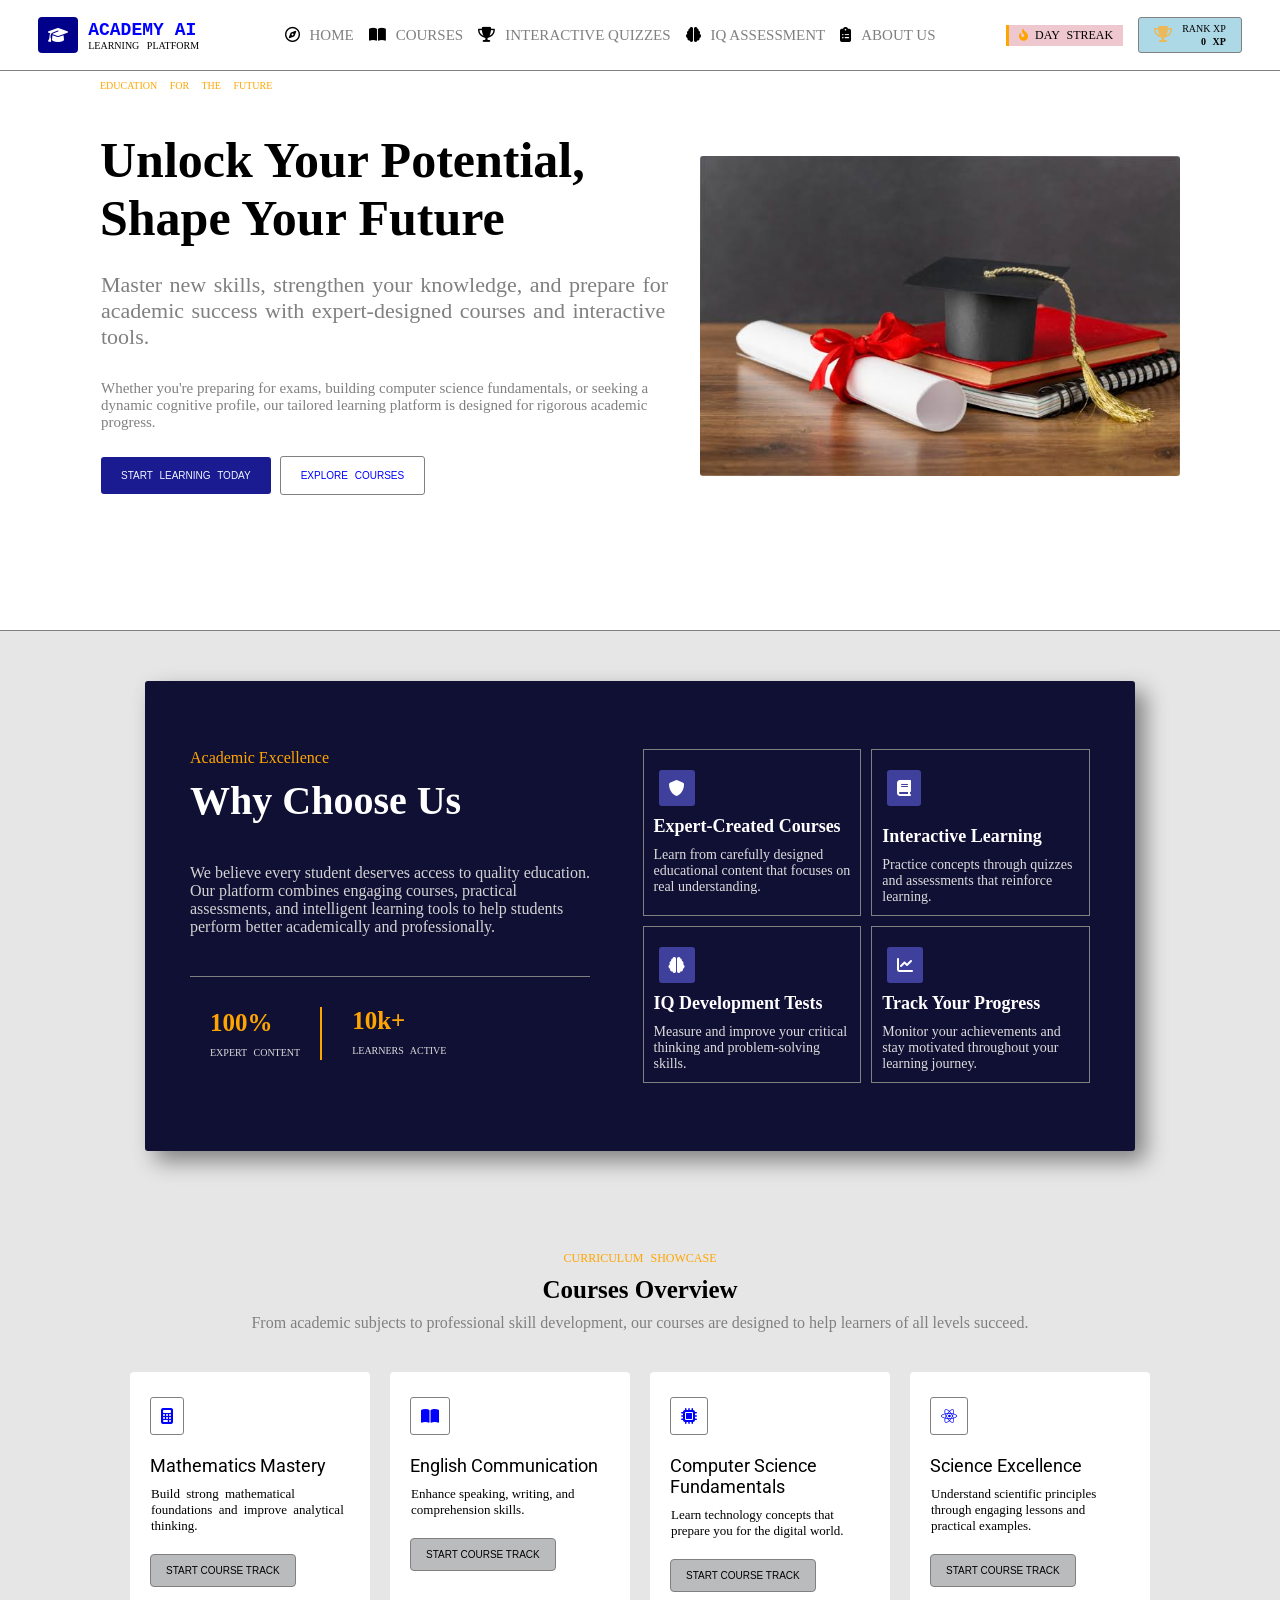
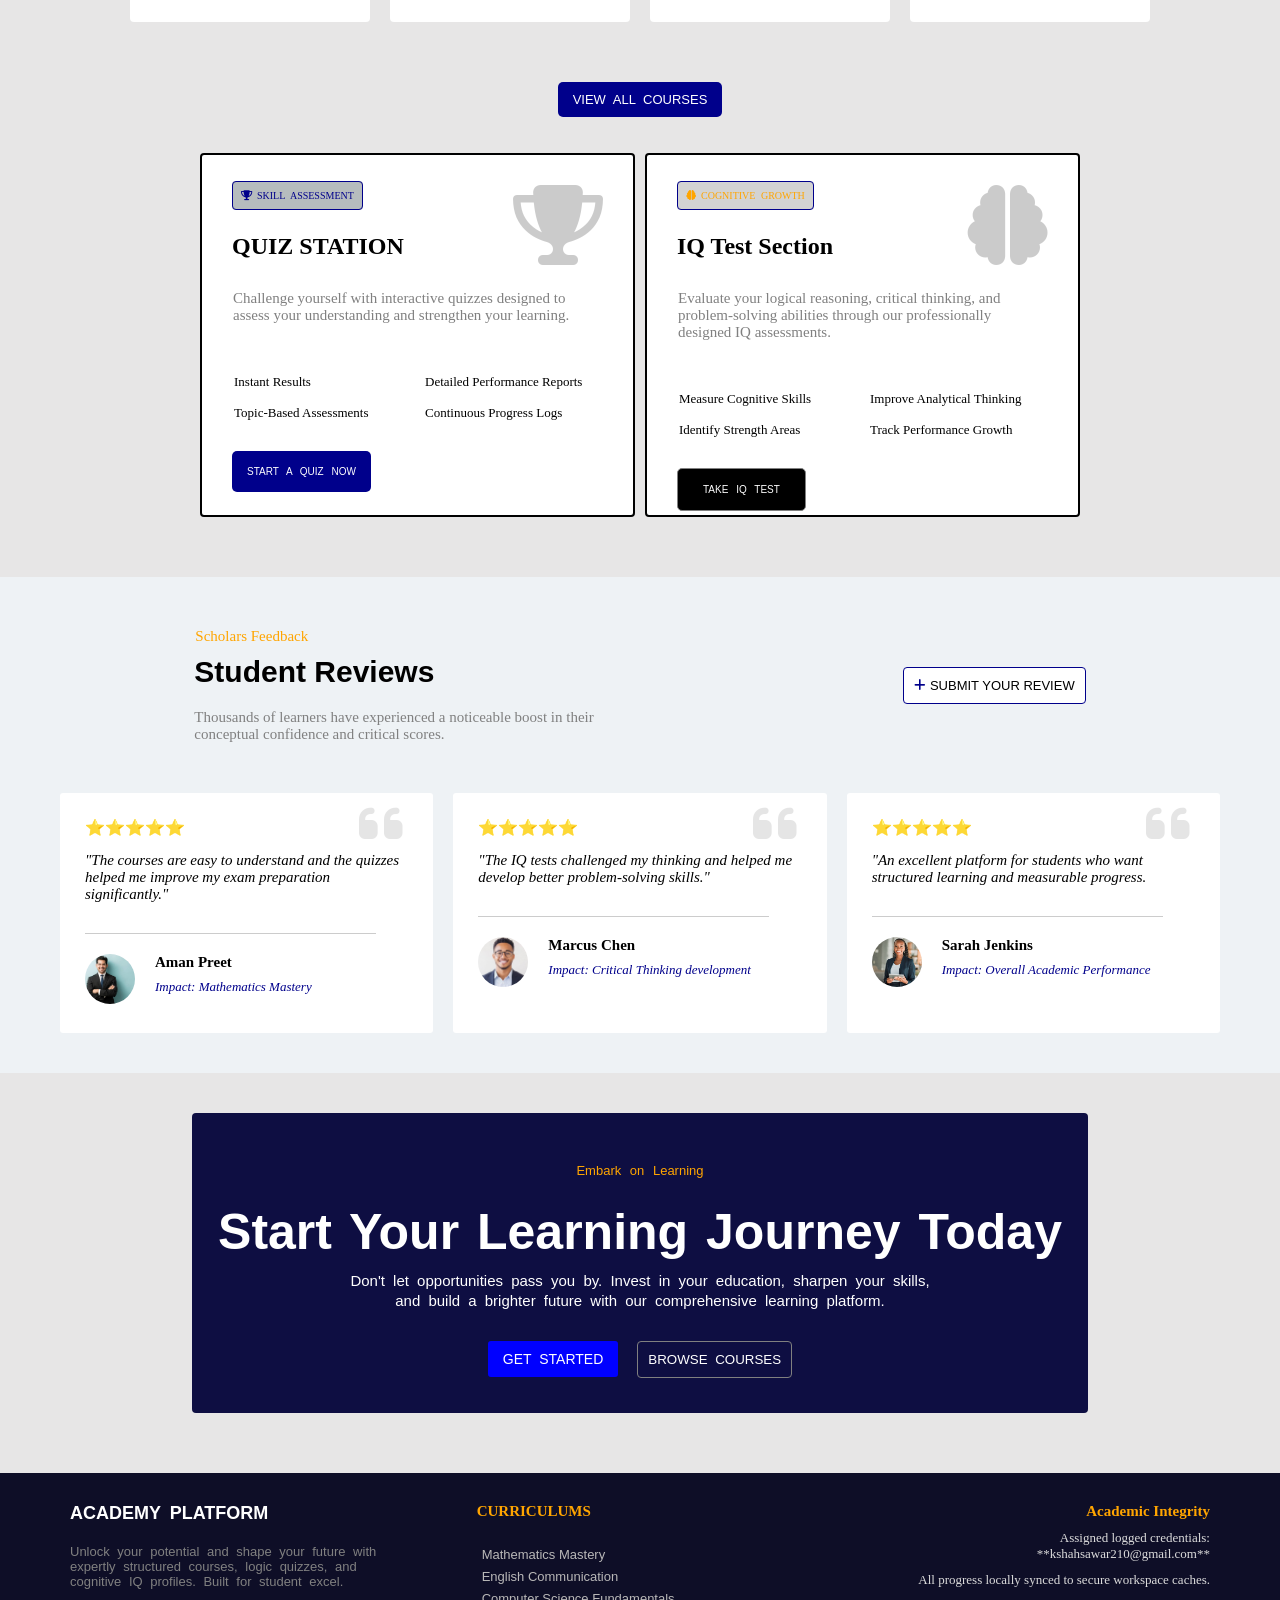
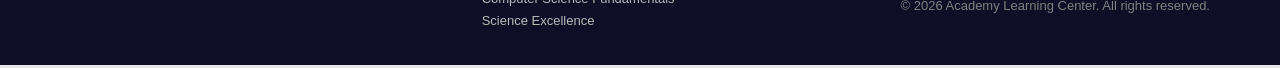
==== index.html @ 7cc58b8d "first commit" ====
<!DOCTYPE html>
<html lang="en">

<head>
    <meta charset="UTF-8">
    <meta name="viewport" content="width=device-width, initial-scale=1.0">
    <title>Academy AI</title>
    <link rel="stylesheet" href="./index.css">
    
    <link rel="preconnect" href="https://fonts.googleapis.com">
    <link rel="preconnect" href="https://fonts.gstatic.com" crossorigin>
    <link href="https://fonts.googleapis.com/css2?family=Roboto:ital,wght@0,100..900;1,100..900&display=swap"
        rel="stylesheet">
        <link rel="stylesheet" href="path/to/font-awesome/css/font-awesome.min.css">
          <link rel="stylesheet" href="https://cloudflare.com">
<link rel="stylesheet" href="https://cdnjs.cloudflare.com/ajax/libs/font-awesome/6.5.1/css/all.min.css">

</head>

<body>

    <header class="header">
        <div class="header_content">
            <div class="logo">
<i class="fa-solid fa-graduation-cap"></i>
                <div class="">
                    <h2>ACADEMY AI</h2>
                    <p>LEARNING PLATFORM</p>
                </div>
            </div>
            <div class="links">
                <ul>
                    <li><i class="fa-regular fa-compass"></i><a href="">HOME</a></li>
                    <li><i class="fa-solid fa-book-open"></i><a href="/FirstProject/Courses.html">COURSES</a></li>
                    <li><i class="fa-solid fa-trophy"></i><a href="/FirstProject/Quizzes.html">INTERACTIVE QUIZZES</a></li>
                    <li><i class="fa-solid fa-brain"></i><a href="/FirstProject/IQ.html">IQ ASSESSMENT</a></li>
                    <li><i class="fa-solid fa-clipboard-list"></i><a href="/FirstProject/About.html">ABOUT US</a></li>
                </ul>
            </div>
            <div class="rank">
                <p class="Streak"> <i class="fa-solid fa-fire-flame-curved"></i>  DAY STREAK</p>
                <div class="rank_xp">
                    <div class="">
                        <i class="fa-solid fa-trophy"></i>
                    </div>
                    <div class="">
                        <p class="xp-points">RANK XP</p>
                        <P class="points">0 XP</P>
                    </div>
                </div>
            </div>
            <div class="menu">
                <i id="menu_btn" class='fa-solid fa-bars'></i>
            </div>
        </div>
    </header>

    <!-- Mobile Menu Header -->

    <div class="Mobile_menu">
        <div class="Mobile_menu_links">
                <ul>
                    <li><i class="fa-regular fa-compass"></i><a href="/FirstProject/index.html">HOME</a></li>
                    <li><i class="fa-solid fa-book-open"></i><a href="/FirstProject/Courses.html">COURSES</a></li>
                    <li><i class="fa-solid fa-trophy"></i><a href="/FirstProject/Quizzes.html">INTERACTIVE QUIZZES</a></li>
                    <li><i class="fa-solid fa-brain"></i><a href="/FirstProject/IQ.html">IQ ASSESSMENT</a></li>
                    <li><i class="fa-solid fa-clipboard-list"></i><a href="/FirstProject/About.html">ABOUT US</a></li>
                </ul>
            </div>
            <div class="Mobile_menu_rank">
                <p class="Streak"> <i class="fa-solid fa-fire-flame-curved"></i> 1 DAY STREAK</p>
                <div class="rank_xp">
                    <div class="">
                        <i class="fa-solid fa-trophy"></i>
                    </div>
                    <div class="">
                        <p class="xp-points">RANK XP</p>
                        <P class="points">0 XP</P>
                    </div>
                </div>
            </div>
    </div>


    <section class="hero">
        <div class="main_section">
            <div class="content_section">
                <p class="first_heading">EDUCATION FOR THE FUTURE</p>
                <h1>Unlock Your Potential, Shape Your Future</h1>
                <p class="first_para">Master new skills, strengthen your knowledge, and prepare for academic success
                    with expert-designed courses and interactive tools.</p>
                <p class="second_para">Whether you're preparing for exams, building computer science fundamentals, or
                    seeking a dynamic cognitive profile, our tailored learning platform is designed for rigorous
                    academic progress.</p>
                <div class="btn">
                    <button class="first_btn">START LEARNING TODAY </button>
                    <button class="second_btn">EXPLORE COURSES</button>
                </div>
            </div>
            <div class="img_section">
                <img src="./images/images.jfif" alt="hero_img">
            </div>
        </div>
    </section>
    <section class="why_choose">
        <div class="why_choose_main_content">
            <div class="">
                <div class="why_choose_content">
                    <div class="first_section">
                        <div class="academic">
                            <p class="first_paragraph">Academic Excellence</p>
                            <h1>Why Choose Us</h1>
                            <p class="second_paragraph">We believe every student deserves access to quality education.
                                Our platform combines engaging courses, practical assessments, and intelligent learning
                                tools to help students perform better academically and professionally.</p>
                        </div>
                        <div class="expert_content">
                            <div class="first_expert_content">
                                <h3>100%</h3>
                                <p>EXPERT CONTENT</p>
                            </div>
                            <div class="second_expert_content">
                                <h3>10k+</h3>
                                <p>LEARNERS ACTIVE</p>
                            </div>
                        </div>
                    </div>
                    <div class="second_section">
                        <div class="first_card">
                            <i class="fa-solid fa-shield"></i>
                            <h2>Expert-Created Courses</h2>
                            <p class="">Learn from carefully designed educational content that focuses on real
                                understanding.</p>
                        </div>
                        <div class="second_card">
                            <i class="fa-solid fa-book"></i>

                            <h2>Interactive Learning</h2>
                            <p>Practice concepts through quizzes and assessments that reinforce learning.</p>
                        </div>
                        <div class="third_card">
                            <i class="fa-solid fa-brain"></i>

                            <h2>IQ Development Tests</h2>
                            <p>Measure and improve your critical thinking and problem-solving skills.</p>
                        </div>
                        <div class="forth_card">
                            <i class="fa-solid fa-chart-line"></i>

                            <h2>Track Your Progress</h2>
                            <p>Monitor your achievements and stay motivated throughout your learning journey.</p>
                        </div>
                    </div>
                </div>
            </div>
        </div>
    </section>

    <section class="courses_overview">
        <div class="courses_main_content">
            <div class="">
                <p id="courses_first_para">CURRICULUM SHOWCASE</p>
                <h2 id="courses_heading">Courses Overview</h2>
                <p id="courses_second_para">From academic subjects to professional skill development, our courses are
                    designed to help learners of all levels succeed.</p>
            </div>
            <div class="courses_cards">
                <div class="courses_first_card">
                    <i class="fa-solid fa-calculator"></i>
                    <h2>Mathematics Mastery</h2>
                    <p>Build strong mathematical foundations and improve analytical thinking.</p>
                    <button>START COURSE TRACK</button>
                </div>
                <div class="courses_second_card">
                    <i class="fa-solid fa-book-open"></i>

                    <h2>English Communication</h2>
                    <p>Enhance speaking, writing, and comprehension skills.</p>
                    <button>START COURSE TRACK</button>
                </div>
                <div class="courses_third_card">
                    <i class="fa-solid fa-microchip"></i>

                    <h2>Computer Science Fundamentals</h2>
                    <p>Learn technology concepts that prepare you for the digital world.</p>
                    <button>START COURSE TRACK</button>
                </div>
                <div class="courses_forth_card">
                    <i class="fa-brands fa-react"></i>

                    <h2>Science Excellence</h2>
                    <p>Understand scientific principles through engaging lessons and practical examples.</p>
                    <button>START COURSE TRACK</button>
                </div>
            </div>
            <div class="courses_btn">
                <button>VIEW ALL COURSES</button>
            </div>
        </div>
    </section>
    <section class="IQ_Section">
        <div class="IQ_main_section">
            <div class="IQ_first_section">
                   <div class="icon"><i class="fa-solid fa-trophy"></i></div>
                <span id="skill_span"><i class="fa-solid fa-trophy"></i>SKILL ASSESSMENT</span>
                <h2>QUIZ STATION</h2>
                <p>Challenge yourself with interactive quizzes designed to assess your understanding and strengthen your learning.</p>
                <div class="inner_div">
                    <span>Instant Results</span>
                    <span>Detailed Performance Reports</span>
                    <span>Topic-Based Assessments</span>
                    <span>Continuous Progress Logs</span>
                </div>
                <button>START A QUIZ NOW</button>
            </div>
            <div class="IQ_second_section">
                  <div class="icon">
                    <i class="fa-solid fa-brain"></i>

                  </div>
                <span id="second_span"><i class="fa-solid fa-brain"></i>COGNITIVE GROWTH</span>
                <h2>IQ Test Section</h2>
                <p>Evaluate your logical reasoning, critical thinking, and problem-solving abilities through our
                    professionally designed IQ assessments.</p>
                <div class="inner_div">
                    <span>Measure Cognitive Skills</span>
                    <span>Improve Analytical Thinking</span>
                    <span>Identify Strength Areas</span>
                    <span>Track Performance Growth</span>
                </div>
                <button>TAKE IQ TEST</button>
            </div>
        </div>
    </section>


    <section id="review" class="review_section">
       <div class="review_main_section">
         <div class="review_first_section">
            <div class="">
                <span>Scholars Feedback</span>
                <h2>Student Reviews</h2>
                <p>Thousands of learners have experienced a noticeable boost in their conceptual confidence and critical scores.</p>
            </div>
            <div class="review_icon">
                <button><i class="fa-solid fa-plus"></i>SUBMIT YOUR REVIEW</button>
            </div>
         </div>
         <div class="review_second_section">
            <div class="review_first_card">
                <div class="icon">
                    <i class="fa-solid fa-quote-left"></i>
                </div>
            <span class="star_span">⭐⭐⭐⭐⭐</span>
                <p>"The courses are easy to understand and the quizzes helped me improve my exam preparation significantly."</p>
                <div class="line"></div>
                <div class="review_inner_div">
                    <div class="">
                        <img src="./images/images (1).jfif" alt="">
                    </div>
                    <div class="">
                        <h2>Aman Preet</h2>
                        <p>Impact: Mathematics Mastery</p>
                    </div>
                </div>
            </div>
            <div class="review_second_card">
                <div class="icon">
                    <i class="fa-solid fa-quote-left"></i>
                </div>
                <span>⭐⭐⭐⭐⭐</span>
                <p>"The IQ tests challenged my thinking and helped me develop better problem-solving skills."</p>
                <div class="line"></div>
                <div class="review_inner_div">
                    <div class="">
                        <img src="./images/images (2).jfif" alt="">
                    </div>
                    <div class="">
                        <h2>Marcus Chen</h2>
                        <p>Impact: Critical Thinking development</p>
                    </div>
                </div>
            </div>
            <div class="review_third_card">
                <div class="icon">
                    <i class="fa-solid fa-quote-left"></i>
                </div>
                <span>⭐⭐⭐⭐⭐</span>
                <p>"An excellent platform for students who want structured learning and measurable progress.</p>
                <div class="line"></div>
                <div class="review_inner_div">
                    <div class="">
                        <img src="./images/images (3).jfif" alt="">
                    </div>
                    <div class="">
                        <h2>Sarah Jenkins</h2>
                        <p>Impact: Overall Academic Performance</p>
                    </div>
                </div>
            </div>
         </div>
       </div>
    </section>
    
    <section id="learning" class="learning_section">
        <div class="learning_main_content">
            <span>Embark on Learning</span>
            <h2>Start Your Learning Journey Today</h2>
            <p>Don't let opportunities pass you by. Invest in your education, sharpen your skills, and build a brighter future with our comprehensive learning platform.</p>
            <div class="">
                <button id="learning_first_button">GET STARTED</button>
                <button id="learning_second_button">BROWSE COURSES</button>
            </div>
        </div>
    </section>
    <footer>
        <div class="footer">
           <div class="footer_first_section">
            <h2>ACADEMY PLATFORM</h2>
            <p>Unlock your potential and shape your future with expertly structured courses, logic quizzes, and cognitive IQ profiles. Built for student excel.</p>
           </div>
           <div class="footer_second_section">
            <h2>CURRICULUMS</h2>
            <ul>
                <li>Mathematics Mastery</li>
                <li>English Communication</li>
                <li>Computer Science Fundamentals</li>
                <li>Science Excellence</li>
            </ul>
           </div>
           <div class="footer_third_section">
            <h2>Academic Integrity</h2>
            <span>Assigned logged credentials: **kshahsawar210@gmail.com**</span>
            <span>All progress locally synced to secure workspace caches.</span>
            <p>© 2026 Academy Learning Center. All rights reserved.</p>
           </div>
        </div>
    </footer>
    <script   src="/FirstProject/index.js"></script>
</body>
</html>
---- index.css ----
*{
    margin: 0;
    padding: 0;
}
body{
    background-color: rgb(231, 230, 230);
}
header{
    width: 100%;
    position: fixed;
    top: 0;
    background-color:transparent;
    z-index: 110;
}
.header_content{
    display: flex;
    justify-content: space-around;
    align-items: center;
    height: 50px;
    border-bottom: 1px solid gray;
    padding: 10px 3px;
    background-color: white;
    
}
.logo{
    display: flex;
    align-items: center;
    gap: 10px;
}
.logo i{
    padding: 10px 10px;
    background-color: darkblue;
    color: white;
    border-radius: 4px;
}
.logo h2{
    color: blue;
    font-size: 18px;
    font-family: 'Courier New', Courier, monospace;
}
.logo p{
  font-size: 10px;
  word-spacing: 5px;
}
.header_content .links ul{
    display: flex;
    text-decoration: none;
    list-style: none;
    justify-content: center;
    align-items: center;
}
.header_content .links ul li {
    font-size: 15px;
    margin-left: 15px;
}

.header_content .links ul li a{
    text-decoration: none;
    color: gray;
}
.header_content .links ul li i{
    margin-right: 10px;
    size: 15px;
}
  .active{
    color:blue;
    background-color: gray;
}
.rank{
    display: flex;
    align-items: center;
}
.rank .Streak{
    padding: 3px 10px;
    font-size: 12px;
    background-color: rgb(238, 200, 206);
    border-left: 3px solid orange;
    word-spacing: 4px;
}
.rank .Streak i{
    color: orange;
}
.rank .rank_xp{
    padding: 5px 15px ;
    margin-left: 15px;
    background-color: lightblue;
    border-radius: 3px;
    border: 1px solid gray;
    display: flex;
    align-items: center;
    gap: 10px;
}
.rank_xp p{
    font-size: 10px;

}
.rank_xp i{
    color: rgb(235, 184, 90);
}
.rank .rank_xp .points{
    font-weight: bold;
    text-align: right;
    margin-top: 2px;
    word-spacing: 4px;
}
.menu{
    display: none;
}
.menu i{
    cursor: pointer;
}

.Mobile_menu{
    background-color: white;
    /* border: 1px solid gray; */
    box-shadow: 5px 5px 10px 2px gray;
    display: none;
    position: absolute;
    top: 8%;
    width: 100%;
    margin: 0px auto;
    z-index: 110;
    animation: Mobile_menu_animation .9s linear;
}
@keyframes Mobile_menu_animation {
    0%{
        top: -1%;
        opacity: 0;
    }
    100%{
        top: 8%;
        opacity: 100;
    }
}
.Mobile_menu_links{
    margin: 0px 10%;

}
.Mobile_menu_links ul li{
    list-style: none;
    padding: 10px 0px;
}
.Mobile_menu_links ul li a{
    text-decoration: none;
    color: black;
}
.Mobile_menu_links ul li i{
    margin-right: 10px;
}
.Mobile_menu_rank{
    display: flex;
    justify-content: space-around;
    margin: 30px 0px;
}


.Mobile_menu_rank  .Streak{
    padding: 3px 10px;
    font-size: 12px;
    background-color: rgb(238, 200, 206);
    border-left: 3px solid orange;
    word-spacing: 4px;
}
.Mobile_menu_rank  .Streak i{
    color: orange;
}
.Mobile_menu_rank  .rank_xp{
    padding: 5px 15px ;
    margin-left: 15px;
    background-color: lightblue;
    border-radius: 3px;
    border: 1px solid gray;
    display: flex;
    align-items: center;
    gap: 10px;
}
.Mobile_menu_rank .rank_xp p{
    font-size: 10px;
}
.Mobile_menu_rank .rank_xp i{
    color: rgb(235, 184, 90);
}
.Mobile_menu_rank .rank_xp .points{
    font-weight: bold;
    text-align: right;
    margin-top: 2px;
    word-spacing: 4px;
}


.hero{
background-color: white;
margin-top: 30px;
height: 600px;
border-bottom: 1px solid grey;
}
.hero  .main_section{
display: flex;
justify-content: space-around;  
 align-items: center;
 margin: 1px 100px;
}
.content_section{
   margin-top: 50px;
   max-width: 600PX;
   animation: content_section_animation 1s  linear ;
}
@keyframes content_section_animation {
    0%{
        opacity: 0;
    }
    100%{
        opacity: 100%;
    }
    
}
.content_section .first_heading{
   font-size: 10px;
   word-spacing: 10px;
   color: orange;
}
.content_section h1{
    margin-top: 30px;
    padding: 10px 0px;
    max-width: 500px;
    font-size: 50px;
}
.content_section .first_para{
    word-spacing: 2px;
    color: gray;
    font-size: 22px;
    padding: 15px 1px;
}
.content_section .second_para{   
    color: gray;
    font-size: 15px;
    padding: 15px 1px;
}
.btn{
    padding: 10px 1px;
}
.btn .first_btn{
  padding: 13px 20px;
  background-color: rgb(26, 26, 145);
  border: none;
  word-spacing: 4px;
  font-size: 10px;
  color: aliceblue;
  border-radius: 3px;
  cursor: pointer;
}
.btn .first_btn:hover{
    background-color: rgb(37, 37, 75);
      transition: background-color 0.3s ease;

}
.btn .second_btn{
  padding: 13px 20px;
  background-color: white;
  border: 1px solid gray;
  word-spacing: 4px;
  font-size: 10px;
  color: blue;
  border-radius: 3px;
  margin-left: 5px;
  cursor: pointer;
}
.btn .second_btn:hover{
    background-color: rgb(159, 206, 223);
}
.img_section{
    margin-top: 100px;
    transition: background-color 0.3s ease;
   animation: content_section_animation 1s  linear ;
}
.img_section img{
    width: 100%;
    height: 100%;
    border-radius: 3px;
}
.why_choose{
    padding: 50px 40px;
    display: flex;
    justify-content: center;
}
.why_choose .why_choose_main_content{
    padding: 35px 15px;
    width: 80%;
    height: 400px;
    background-color: rgb(16, 16, 53);
    border-radius: 3px;
    color: white;
    display: flex;
    align-items: center;
    box-shadow:  10px 10px 22px gray;
}
.why_choose_content{
    display: grid;
    grid-template-columns: 1fr 1fr;
    gap: 5px;
    margin: 1px 30px;
}
.why_choose_content .first_section {    
    max-width: 500px;
}
.why_choose_content .first_section .academic {
   border-bottom: 1px solid gray;
   max-width: 400px;
}
.why_choose_content .first_section .first_paragraph{
   color: orange;
}
.why_choose_content .first_section .second_paragraph{
   margin-top: 40px;
   color: lightgray;
   margin-bottom: 40px;
}
.why_choose_content .first_section h1{
    font-size: 40px;
    margin-top: 10px;
}
.why_choose_content .first_section .expert_content{
    display: flex;
    margin-top: 30px;
    gap: 30px;
}
.why_choose_content .first_section .expert_content .first_expert_content {
    border-right: 2px solid orange;
    padding: 2px 20px;
}
.why_choose_content .first_section .expert_content .first_expert_content h3{
    color: orange;
    font-size: 25px;
}
.why_choose_content .first_section .expert_content .first_expert_content p{
    font-size: 10px;
    margin-top: 10px;
    color: gainsboro;
    word-spacing: 4px;
}
.why_choose_content .first_section .expert_content .second_expert_content h3{
    color: orange;
    font-size: 25px;
}
.why_choose_content .first_section .expert_content .second_expert_content p{
    font-size: 10px;
    margin-top: 10px;
    color: gainsboro;
    word-spacing: 4px;
}
.why_choose_content .second_section{
    display: grid;
    grid-template-columns: 1fr 1fr;
    gap: 10px;
}
.why_choose_content .second_section .first_card{
    border: 1px solid gray;
    padding: 10px 10px;
}
.why_choose_content .second_section .first_card h2{
    font-size: 18px; 
    font-weight: bold;
}
.why_choose_content .second_section .first_card  p{
    font-size: 14px;
   color: gainsboro;
   margin-top: 10px;
}


.why_choose_content .second_section .second_card{
    border: 1px solid gray;
    padding: 10px 10px;
}
.second_section i{
    padding: 10px 10px;
    margin: 10px 5px;
    background-color: rgb(63, 63, 156);
    border-radius: 3px;
    color: white;
}
.why_choose_content .second_section .second_card h2{
    margin-top: 10px;
 font-size: 18px; 
font-weight: bold;
}
.why_choose_content .second_section .second_card p{
      font-size: 14px;
   color: gainsboro;
   margin-top: 10px;
}


.why_choose_content .second_section .third_card{
    border: 1px solid gray;
    padding: 10px 10px;
}

.why_choose_content .second_section .third_card h2{
 font-size: 18px; 
    font-weight: bold;
}
.why_choose_content .second_section .third_card p{
       font-size: 14px;
   color: gainsboro;
   margin-top: 10px;
   
}

.why_choose_content .second_section .forth_card h2{
    font-size: 18px; 
    font-weight: bold;
}

.why_choose_content .second_section .forth_card p{
           font-size: 14px;
   color: gainsboro;
   margin-top: 10px;

}


.why_choose_content .second_section .forth_card{
    border: 1px solid gray;
    padding: 10px 10px;
}
.courses_overview{
    margin-top: 50px;
}
.courses_overview .courses_main_content{
  width: 100%;
  height: 500px;
  display: flex;
  justify-content: start;
  align-items: center;
  flex-direction: column;
  
}
#courses_first_para{
    text-align: center;
    font-size: 12px;
    word-spacing: 4px;
    color: orange;
    font-weight: 500;
}
#courses_heading{
    text-align: center;
    padding: 10px 10px;
    font-size: 25px;
}
#courses_second_para{
    text-align: center;
    font-family:'Times New Roman', Times, serif;
    color: gray;
}
.courses_overview .courses_main_content .courses_cards{
    margin-top: 40px;
    display: grid;
  grid-template-columns: 1fr 1fr 1fr 1fr;
  gap: 20px;
  margin: 40px 150px;
}
.courses_cards i{
    padding: 10px 10px;
    border: 1px solid gray;
    border-radius: 3px;
    margin-bottom: 20px;
    color: blue;
}
.courses_overview .courses_main_content .courses_cards .courses_first_card, .courses_second_card, .courses_third_card , .courses_forth_card{
    padding: 25px 20px;
    background-color: white;
    width: 200px;
    height: 200px;
    border-radius: 4px;
    overflow: hidden;
}
.courses_first_card  h2{
    font-size: 18px;
    font-family: 'Roboto';  
    font-weight: 400;
}
.courses_first_card:hover, .courses_second_card:hover, .courses_third_card:hover, .courses_forth_card:hover{
    color: blue;
    cursor: pointer;
    box-shadow: 2px 5px 5px 5px gray;
    transition: color .4s ease, box-shadow .4s ease;
}
.courses_first_card p{
    font-size: 13px;
    padding: 10px 1px;
    word-spacing: 3px;
}
.courses_cards button{
  padding: 10px 15px;
  background-color: rgb(186, 187, 189);
  border:1px solid gray;
  font-size: 10px;
  margin-top: 10px;
  cursor: pointer;
  border-radius: 4px;
  bottom: 0;
}  
.courses_cards button:hover{
    background-color: darkblue;
    color: white;
    transition: background-color .4s ease;
}


.courses_second_card h2{
    font-size: 18px;
    font-family: 'Roboto';
    font-weight: 400;
}
.courses_second_card p{
    font-size: 13px;
    
    padding: 10px 1px;
}
.courses_third_card h2{
    font-size: 18px;
    font-family: 'Roboto';
    font-weight: 400;
}
.courses_third_card p{
    font-size: 13px;
    
    padding: 10px 1px;
}
.courses_forth_card h2{
    font-size: 18px;
    
    font-family: 'Roboto';
    font-weight: 400;
}
.courses_forth_card p{
    font-size: 13px;
    
    padding: 10px 1px;
}
.courses_btn button{
    text-align: center;
    margin-top: 20px;
    background-color: darkblue;
    padding: 10px 15px;
    color: white;
    border: none;
    font-size: 13px;
    border-radius: 5px;
    word-spacing: 4px;
    cursor: pointer;
}
.courses_btn button:hover{
    background-color: blue;
    transition: background-color .4s ease;
}
.IQ_section{
    width: 100%;
    height: 500px;

}
 .IQ_main_section{
    /* width: 100%; */
    display: flex;
    justify-content: space-between;
    align-items: center;
    gap: 10px;
    margin: 2px 200px;
}
.IQ_main_section .IQ_first_section{
  border: 2px solid black;
  background-color: white;
  padding: 30px 30px;
  height: 300px;
  border-radius: 4px;
  width: 800px;
  position: relative;
}
.IQ_first_section .icon{
    position: absolute;
    top: 10;
    right: 30px;
}
.icon i{
    font-size: 80px;
    color: gray;
    opacity: 40%;
}
.IQ_main_section .IQ_second_section{
    background-color: white;
    padding: 30px 30px;
    border: 2px solid black;
    height: 300px;
    border-radius: 4px;
    width: 800px;
    position: relative;
}
.IQ_second_section .icon{
    position: absolute;
    right: 30px;
}
.IQ_first_section #skill_span{
    background-color: rgb(182, 188, 190);
    padding: 8px 8px;
    font-size: 10px;
    border-radius: 4px;
    margin-bottom: 15px;
    color: darkblue;
    border: 1px solid darkblue;
    word-spacing: 3px;
}
#skill_span i{
    margin-right: 5px;
}
.IQ_first_section h2{
    margin-top: 30px;
    font-family: 'Times New Roman', Times, serif;
}
.IQ_first_section p{
    padding: 20px 1px;
    margin-top: 10px;
    font-size: 15px;
    color: gray;
}
.IQ_first_section .inner_div{
    display: grid;
    grid-template-columns: 1fr 1fr ;
    gap: 15px;
    margin-top: 10px;
    font-size: 13px;
    padding: 20px 2px;
}
.IQ_first_section button{
    margin-top: 10px;
    padding:15px 15px;
    background-color: darkblue;
    color: white;
    border: none;
    font-size: 10px;
    word-spacing: 5px;
    border-radius: 5px;
    cursor: pointer;
}
.IQ_first_section button:hover{
    background-color: rgb(61, 100, 124);
    transition: background-color .4s ease;   
}

.IQ_second_section #second_span{
    background-color:lightgrey;
    padding: 8px 8px;
    font-size: 10px;
    border-radius: 4px;
    margin-bottom: 15px;
    color: orange;
    border: 1px solid darkblue;
    word-spacing: 3px;
}
#second_span i{
    margin-right: 5px;
}
.IQ_second_section h2{
    margin-top: 30px;
    font-family: 'Times New Roman', Times, serif;
}
.IQ_second_section p{
    padding: 20px 1px;
    margin-top: 10px;
    font-size: 15px;
    color: gray;
}
.IQ_second_section .inner_div{
    display: grid;
    grid-template-columns: 1fr 1fr ;
    gap: 15px;
    margin-top: 10px;
    font-size: 13px;
    padding: 20px 2px;
}
.IQ_second_section button{
    margin-top: 10px;
    padding:15px 25px;
    background-color: black;
    color: white;
    border: 1px solid gray;
    font-size: 10px;
    word-spacing: 5px;
    border-radius: 5px;
    cursor: pointer;

}
.IQ_second_section button:hover{
    background-color: white;
    color: black;
    transition: background-color .4s ease;   
}
.review_section{
    background-color: rgb(238, 242, 245);
    margin-top: 60px;
}
.review_section .review_main_section{
    display: flex;
    flex-direction: column;
    align-items: center;
    margin: 20px 40px;
}
.review_first_section{
    width: 100%;
    display: flex;
    justify-content: space-around;
    margin-top: 40px;
    padding: 10px 10px;
}
.review_first_section span{
    font-size: 15px;
    color: orange;
    padding: 5px 1px;
}
.review_first_section h2{
    font-family: 'Franklin Gothic Medium', 'Arial Narrow', Arial, sans-serif;
    margin-top: 10px;
    font-size: 30px;
}
.review_first_section p{
    margin-top: 20px;
    font-size: 15px ;
   max-width: 400px;
    color: gray;
}
.review_first_section button{
    border: 1px solid darkblue;
    padding: 10px 10px;
    background-color: white;
    font-size: 13px;
    border-radius: 4px;
    margin-top: 40px;
    cursor: pointer;
}
.review_first_section .review_icon i{
    margin-right: 5px;
    color: darkblue;
}
.review_first_section button:hover{
    background-color: lightblue;
    transition: background-color .4s ease;
}
.review_second_section {
    display: grid;
    grid-template-columns: 1fr 1fr 1fr;
    margin: 40px 20px;
    gap: 20px;
}
.review_second_section .review_first_card, .review_second_card, .review_third_card{
    background-color: white;
    padding: 25px 25px;
    border-radius: 3px;
    position: relative;

}
.review_first_card  .icon{
    position: absolute;
    right: 30px;
    top: 5px;
} 
.review_first_card .icon i{
    font-size: 50px;
    opacity: 20%;
    color: gray;
}
.review_second_card  .icon{
    position: absolute;
     right: 30px;
    top: 5px;
} 
.review_second_card .icon i{
    font-size: 50px;
    opacity: 20%;
    color: gray;
}
.review_third_card  .icon{
    position: absolute;
     right: 30px;
    top: 5px;
} 
.review_third_card .icon i{
    font-size: 50px;
    opacity: 20%;
    color: gray;
}
.review_first_card:hover, .review_second_card:hover, .review_third_card:hover{
    box-shadow: 5px 5px 10px 10px gray;
    cursor: pointer;
    transition:  box-shadow .4s ease;
}

.review_second_section img{
    width: 50px;
    height: 50px;
    margin-right: 20px;
    object-fit: cover;
    border-radius: 50%;
}
.review_first_card p{
    margin-top: 15px;
    font-size: 15px;
    font-style: italic;   
}
.review_second_card p{
    margin-top: 15px;
    font-size: 15px;
    font-style: italic;   
}
.review_third_card p{
    margin-top: 15px;
    font-size: 15px;
    font-style: italic;   
}
.review_first_card h2{
    font-size: 15px;
}
.review_second_card h2{
    font-size: 15px;
}
.review_third_card h2{
    font-size: 15px;
}
.review_inner_div{
    display: flex;
    margin-top: 20px;
}
.review_inner_div p{
    color: darkblue;
    font-size: 13px;
    margin-top: 8px;
}
#star_span{
    margin-bottom: 20px;
    border: none;
    color: yellow;
}
.line{
    margin-bottom: 20px;
    opacity: 40%;
    color: gray;
    width: 90%;
    margin-top: 30px;
    border-bottom: 1px solid gray;
}
.learning_section{
    margin-top: 40px;
}
.learning_main_content{
    background-color: rgb(14, 14, 66);
    margin: 3px 15%;
    height: 300px;
    display: flex;
    justify-content: center;
    flex-direction: column;
    align-items: center;
    border-radius: 4px;
}
.learning_main_content span{
    font-size: 13px ;
    color: orange;
    font-family:  'Arial Narrow Bold', sans-serif;
    margin: 15px 2px;
    word-spacing: 5px;
}
.learning_main_content h2{
    color: white;
    font-size: 50px;
    word-spacing: 4px;
    font-family: 'Franklin  Gothic Medium', 'Arial Narrow', Arial, sans-serif;
    margin: 10px 3px;
}
.learning_main_content p{
    text-align: center;
    color: white;
    font-size: 15px;
    max-width: 600px;
    word-spacing: 4px;
    line-height: 20px;
    font-family: Arial, Helvetica, sans-serif;
}
.learning_main_content button {
    margin-top: 30px;
    padding: 10px 10px;
    cursor: pointer;
}
.learning_main_content #learning_first_button{
    background-color: blue;
    border: none;
    border-radius: 3px;
    color: white;
    font-size: 14px;
    padding: 10px 15px;
    word-spacing: 4px;
    cursor: pointer;
}
#learning_first_button:hover{
    background-color: darkblue;
    transition: background-color .4s ease;
}

.learning_main_content #learning_second_button{
    background-color: transparent;
    color: white;
    border: 1px solid gray;
    border-radius: 4px;
    word-spacing: 4px;
    margin-left: 15px;
}

#learning_second_button:hover{
    box-shadow: inset 5px 6px 10px 15px gray;
    transition: box-shadow .2s ease;
}
footer{
    background-color: rgb(14, 14, 39);
    margin-top: 60px;
}
.footer{
    display: grid;
    color: white;
    grid-template-columns: 1fr 1fr 1fr;
    margin: 3px 40px;
    gap: 80px;
    padding: 30px 30px;
}
.footer .footer_first_section{
    display:flex;
    flex-direction: column;
    gap: 20px;
}
.footer_first_section h2{
    font-size: 18px;
    font-family: 'Franklin Gothic Medium', 'Arial Narrow', Arial, sans-serif;
    word-spacing: 4px;
}
.footer_first_section p{
    font-size: 13px;
    font-family: Arial, Helvetica, sans-serif;
    color: gray;
    word-spacing: 4px;
}
.footer .footer_second_section{
    display:flex;
    flex-direction: column;
    gap: 20px;
}
.footer_second_section h2{
  color: orange;
  font-size: 15px;
}
.footer_second_section ul{
    list-style: none;
}
.footer_second_section ul li{
    color: rgb(185, 184, 184);
    font-size: 13px;
    margin: 7px 5px;
    font-family: Arial, Helvetica, sans-serif;
}
.footer .footer_third_section{
    display:flex;
    flex-direction: column;
}
.footer_third_section h2{
    text-align: right;
    font-size: 15px;
    color: orange;
}
.footer_third_section span{
    font-size: 13px;
    margin-top: 10px;
    color: gainsboro;
    text-align: right;
}
.footer_third_section p{
    color: gray;
    margin-top: 10px;
    font-family: Arial, Helvetica, sans-serif;
    font-size: 13px;
    text-align: right;
}

 

/* About page styling */

#hero{
    
    margin-top: 100px;
    width: 100%;
    display: flex;
    justify-content: center;
}
.about_hero_section{
    text-align:center;
    padding: 20px 10px;
    max-width: 600px;
    animation: about_section_animation 1.5s  linear ;
}

@keyframes about_section_animation {
    0%{
        opacity: 0;
    }
    100%{
        opacity: 100;
    }
}
.about_hero_section #story_span{
    border: 1px solid gray;
    padding: 5px 20px;
    color: orange;
    background-color: white;
    border-radius: 2px;
}
.about_hero_section h2{
    font-size: 50px;
    text-align: center;
    margin-top: 40px;
    font-family:   'Segoe UI', Tahoma, Geneva, Verdana, sans-serif;
}
.about_hero_section #heading_span{
    font-size: 40px;
    color: rgb(5, 5, 170);
    font-weight: bold;
    margin-top: 50px;
    font-family: 'Segoe UI', Tahoma, Geneva, Verdana, sans-serif;
}
.about_hero_section p{
    margin-top: 30px;
    color: rgb(107, 106, 106);
    font-size: 18px;
}
.vision{
    width: 100%;
    margin-top: 40px;
}
.vision_section{
    display: flex;
    justify-content: center;
    gap: 20px;
}
.vision_first_section{
    width: 400px;
    background-color: white;
    padding: 50px 50px;
    border: 2px solid gray;
    
    animation: vision_animation 1s linear;
}
.vision_first_section i{
    color: darkblue;
    font-size: 22px;
    padding: 10px 5px;
}
.vision_first_section h2{
    font-size: 18px;
    font-weight: 800;
    font-family:  monospace;
    padding: 20px 2px;
}
.vision_first_section p{
    font-size: 14px;
    font-family: Arial, Helvetica, sans-serif;
    color: gray;
    padding: 5px 1px;
}
 #vision_pillars{
 padding-top: 20px;
}
.vision_inner_div{
    display: flex;
    flex-wrap: wrap;
    gap: 20px;
    margin-top: 20px;
    font-size: 12px;
}
.vision_inner_div span{
    border: 1px solid black;
    padding: 5px 10px;
    font-family: 'Trebuchet MS', 'Lucida Sans Unicode', 'Lucida Grande', 'Lucida Sans', Arial, sans-serif;
}
.vision_second_section{
    background-color: black;
    width: 400px;
    padding: 50px 50px;
    color: white;
    animation: vision_animation 1s linear;
}
@keyframes vision_animation {
    0%{
        transform: translateY(10%);
        opacity: 0;
    }
    100%{
        transform: translateY(0);
        opacity: 100;
    }
}
.vision_second_section i{
    color: orange;
    padding: 10px 5px;
    font-size: 22px;
}
.vision_second_section h2{
    font-size: 18px;
    font-weight: 800;
    font-family:  monospace;
    padding: 20px 2px;
}
.vision_second_section ul{
    margin-top: 20px;
    list-style: none;
    display: flex;
    flex-direction: column;
    gap: 30px;
}
.tick_class{
    margin-right: 10px;
    color: orange;
}
.success{
    display: flex;
    justify-content: center;
    margin:40px 14%;
    border-radius: 3px;
    background-color: rgb(239, 245, 247);
}
.success_section{
    display: flex;
    justify-content: center;
    align-items: center;
    padding: 30px 20px;
    margin: 10px 5%;
    gap: 40px;
}

.success_first_section span{
    background-color: rgb(224, 234, 238);
    padding: 5px 15px;
    color: darkblue;
    font-size: 13px;
    word-spacing: 3px;
}
.success_first_section h2{
    margin-top: 15px;
    font-size: 30px;
    font-family:  monospace;
}
.success_first_section p{
    margin-top: 14px;
    font-size: 15px;
    color: gray;
    max-width: 450px;
}
.success_first_section button{
    margin-top: 20px;
    padding: 14px 20px;
    font-size: 12px;
    background-color: darkblue;
    color: white;
    border: none;
    border-radius: 2px;
    cursor: pointer;
}
.success_first_section button:hover{
    background-color: rgb(10, 10, 61);
    transition:  all .4s ease;
}
.success_second_section {
    position: relative;
  background-color: white;
  padding: 20px 30px;
  border: 2px solid black;
}
.success_second_section p{
    font-size: 15px;
    font-weight: 700;
    font-style: italic;
    font-family:  'Lucida Sans Unicode', 'Lucida Grande', 'Lucida Sans', Arial, sans-serif;
}
.success_second_section .icon{
    background-color: black;
    padding: 5px 10px;
    position: absolute;
    top: -15px;
    left: 50px;
    border-radius: 3px;
}
.success_second_section .icon i{
    font-size: 22px;
    color: rgb(217, 255, 0);
}
.success_line{
    padding: 10px 1px;
    border-bottom: 1px solid gray;
    opacity: 40%;
}
.success_inner_div{
    display: flex;
    justify-content:start;
    align-items: center;
    margin-top: 20px;
    gap: 10px;
}
.success_inner_div i{
    color: orange;
    border: 1px solid gray;
    padding: 5px 5px;
    border-radius: 3px;
}
.success_second_section h2{
     font-size: 16px;
}
.success_second_section .success_inner_div p{
 font-size: 12px;
 font-weight: 100;
 margin-top: 4px;
 font-style: normal;
 color: gray;
 font-family: Arial, Helvetica, sans-serif;
}

/* Courses page styling  */
.Course_Parent_section{
    margin-top: 60px;
}
.courses_section{
    margin-top: 80px;
    width: 100%;
    display: flex;
    justify-content: center;
    align-items: center;
    text-align: center;
}
.courses_content_section{
    padding: 80px 10px;
    animation:courses_content_animation 1.5s linear ;
}
@keyframes courses_content_animation {
    0%{
        opacity: 0;
    }
    100%{
        opacity: 100;
    }
}
.courses_content_section span{
    
    border: 1px solid black;
    padding: 10px 15px;
    border-radius: 3px;
    color: orange;
    font-size: 10px;
}
.courses_content_section h2{
    margin-top: 30px;
    padding: 30px 0px;
    font-size: 40px;
    font-family: Georgia, 'Times New Roman', Times, serif;
}
.courses_content_section p{
    color: gray;
    margin-top: 30px;
    font-size: 15px;
    text-align: center;
}
.courses_filter_section{
    margin-top: 10px;
}
.courses_filter_main_section {
    display: flex;
    justify-content: center;
    flex-direction: column;
    
}
.courses_filter_main_section .filter_list ul{
    display: flex;
    gap: 30px;
    justify-content: center;
    list-style: none;
    font-size: 15px;
    text-align: center;
    animation: filter_list_animation 1s linear ;
    transition: all .4s ease;
}
@keyframes filter_list_animation {
    0%{
        transform: translateY(100%);
        opacity: 0;
    }
    100%{
        transform: translateY(0px);
        opacity: 100;
    }
}
.filter_list ul li{
    border: 1px solid gray;
    background-color: rgb(180, 204, 212);
    font-size: 13px;
    padding: 5px 10px;
    border-radius: 3px;
    cursor: pointer;
}
.active{
    color: blue;
}
.filter_line{
    text-align: center;
    width: 90%;
    border-bottom: 1px solid gray;
    margin: 30px 40px;
    opacity: 50%;
}
.filter_cards{
    margin: 10px 12%;
    
}
.filter_content{
    display: grid;
    grid-template-columns: 1fr 1fr 1fr;
    gap: 20px;
}
.display{
    display: none !important;
}
.filter_inner_cards{
    background-color: white;
    padding: 15px 25px;
    width: 300px; 
    display: flex;
    flex-direction: column;
    justify-content: center;
    border: 1px solid blue;
    border-radius: 5px;  
    animation: filter_cards_animation 1s linear;
}
@keyframes filter_cards_animation {
    0%{
        transform: translateY(10%);
        opacity: 0;
    }
    100%{
        transform: translateY(0);
        opacity: 100;
    }
}
.filter_inner_cards span{
    font-size: 13px;
    color: gray;
}
.filter_inner_cards .filter_cards_heading{
    display: flex;
    flex-direction: column;
}
.filter_cards_heading h2{
    margin-top: 10px;
}
.filter_rating{
    display: flex;
    flex-direction: row;
    gap: 20px;
    padding: 10px 0px;
}
#level{
    font-size: 10px;
    padding: 5px 10px;
    background-color: rgb(204, 221, 226);
}
.filter_inner_cards p{
    padding: 10px 5px;
    font-size: 12px;
    font-family: Helvetica, sans-serif;
    color: gray;
}
.lession{
    display: flex;
    justify-content: space-between;
    padding: 15px 2px;
    font-size: 16px;
}
.progress{
    padding: 10px 2px;
}
.filter_inner_cards button{
    width: 100%;
    background-color: rgb(7, 7, 165);
    margin-top: 10px;
    padding: 10px 15px;
    border: none;
    border-radius: 3px;
    color: white;
    cursor: pointer;
}
.filter_inner_cards button a{
    text-decoration: none;
    color: white;
}
.filter_inner_cards button:hover{
    background-color: blue;
    transition: all .4s ease;
}






.about_courses_section{
   margin: 30px 14%;
   background-color: rgb(12, 12, 49);
   border-radius: 5px;
}
.about_courses_content_section{
  padding: 20px 20px;
  display: flex;
  gap: 30px;
  justify-content: center;
  align-items:center;
}
.courses_first_section{
padding: 10px 20px;
max-width: 500px;
}
.courses_first_section span{
    font-size: 16px;
    color: orange;
    display: block;
    padding: 10px 2px;
}
.courses_first_section h2{
    color: white;
    font-size: 30px;
    font-family: monospace;
}
.courses_first_section p{
    margin-top: 30px;
    color: white;
    font-family: Arial, Helvetica, sans-serif;
}
.courses_list  ul{
  list-style: none;
}
.courses_list ul li{
    margin-top: 20px;
    font-size: 15px;
    font-family:   sans-serif;
    color: white;
    font-weight: 700;
}
 #courses_list_span{
    color: gray;
    padding: 5px 0px;
}
#courses_list_span2{
    color: gray;
    padding: 5px 0px;
}
#courses_list_span3{
    color: gray;
    padding: 5px 0px;
}
#courses_list_span4{
    color: gray;
    padding: 5px 0px;
}
.course_second_section{
    width: 100%;
    color: white;
    display: flex;
    flex-direction: column;
    justify-content: center;
    align-items: start;
    border: 1px solid gray;
    border-radius: 3px;
    padding: 20px 30px;
    background-color: rgb(30, 30, 65);
}
.course_second_section h2{
    font-size: 20px;
    color: orange;
    font-family: Cambria, Cochin, Georgia, Times, 'Times New Roman', serif;
}
.course_second_section ul{
    list-style: none;
    display: grid;
    grid-template-columns: 1fr 1fr;
    gap: 40px;
}
.course_second_section ul li{
    font-size: 13px;
    font-family: Arial, Helvetica, sans-serif;
}
.courses_line{
    text-align: center;
    width: 100%;
    border-bottom: 1px solid gray;
    margin: 20px 0px;
    opacity: 50%;
}



.student_section{
    margin: 50px 80px;

}
.student_content_section{
   display: flex;
   flex-direction: column;
   align-items: center;
}
.student_first_section{
    text-align: center;
}
.student_first_section span{
    color: rgb(206, 135, 4);
    font-size: 18px;
}
.student_first_section h1{
    margin-top: 10px;
    font-size: 35px;
    font-family: 'Franklin Gothic Medium', 'Arial Narrow', Arial, sans-serif;
}
.student_first_section p{
    color: gray;
    margin-top: 10px;
    font-size: 19px;
    max-width: 400px;
}
.student_second_section{
    display: grid;
    grid-template-columns: repeat(4, 1fr);
    margin-top: 40px;
    gap: 40px;
}
.student_first_card , .student_second_card, .student_third_card, .student_forth_card{
    background-color: white;
    padding: 10px 15px;
    border-radius: 3px;
    border: 1px solid gray;
}
.student_first_card    i{
    background-color: rgb(153, 182, 206);
    color: darkblue;
    padding: 10px 10px;
    border: 1px solid blue;
    border-radius: 4px;
    font-size: 20px;
    margin: 0px 10px;
}
.student_first_card h2{
    padding: 15px 10px;
    font-size: 18px;
    font-weight: 700;
}
.student_first_card p{
    padding: 10px 10px;
    font-size: 15px;
}
.student_second_card    i{
    background-color: rgb(153, 182, 206);
    color: darkblue;
    padding: 10px 10px;
    border: 1px solid blue;
    border-radius: 4px;
    font-size: 20px;
    margin: 0px 10px;
}
.student_second_card h2{
    padding: 15px 10px;
    font-size: 18px;
    font-weight: 700;
}
.student_second_card p{
    padding: 10px 10px;
    font-size: 15px;
}
.student_third_card    i{
    background-color: rgb(153, 182, 206);
    color: darkblue;
    padding: 10px 10px;
    border: 1px solid blue;
    border-radius: 4px;
    font-size: 20px;
    margin: 0px 10px;
}
.student_third_card h2{
    padding: 15px 10px;
    font-size: 18px;
    font-weight: 700;
}
.student_third_card p{
    padding: 10px 10px;
    font-size: 15px;
}
.student_forth_card    i{
    background-color: rgb(153, 182, 206);
    color: darkblue;
    padding: 10px 10px;
    border: 1px solid blue;
    border-radius: 4px;
    font-size: 20px;
    margin: 0px 10px;
}
.student_forth_card h2{
    padding: 15px 10px;
    font-size: 18px;
    font-weight: 700;
}
.student_forth_card p{
    padding: 10px 10px;
    font-size: 15px;
}


/* Subcourses Section */

.subcourses_section{
    margin: 8% 14%;
    
}
.subcourses_content_section{
    display: flex;
    flex-direction: column;
    gap: 10px;
}
.subcourses_first_section {
    display: flex;
    justify-content: space-around;
    width: 100%;
}
.subcourses_first_section button{
    padding: 10px 20px;
    background-color: white;
    border: 1px solid gray;
    border-radius: 2px;
}
.subcourses_first_section button a{
    text-decoration: none;
   color: black;
   word-spacing: 3px;
}
.subcourses_line{
    color: gray;
    width: 90%;
    border-bottom: 1px solid gray;
    opacity: 50%;
}

.subcourses_second_section{
    margin-top: 40px;
    display: grid;
    justify-content: center;
    align-items: center;
    grid-template-columns: 1fr 1fr 1fr;
    gap: 80px;
}
.subheading_list{
    margin-top: 40px;
    
}
.detail-header{
    position: relative;
}
.content-body{
    margin-top: 20px;
    font-size: 18px;
    font-family: 'Times New Roman', Times, serif;
}
.subcontent-body{
    margin-top: 10px;
    font-size: 18px;
}

.subheading-item{
    display: flex;
    flex-direction: column;
    align-items: start;
    padding: 5px 10px;
    gap: 5px;
    margin-top: 10px;
    background-color: white;
    border: 1px solid gray;
    border-radius: 3px;
    cursor: pointer;
    width: 100%;
}
.duration{
    display: block;
    margin-top: 4px;
}
.lesson-num{
    text-align: left;
}
.subcontent-body{
    margin-top: 15px;
}
.content-btn {
    margin-top: 20px;
}
.content-btn button{
    padding: 10px 20px;
    background-color: blue;
    border: none;
    border-radius: 3px;
    color: white;
    cursor: pointer;
}
.section_details{
    grid-column:span 2;
}
.lesson_content{
    background-color: white;
    padding: 50px 50px;
    border-radius: 3px;
    box-shadow: 1px 1px 10px 1px black;
}
.duration-tag{
    margin-top: 10px;
}
.courses_content_section h2{
    margin-top: 0px;
}
#course{
    color: darkblue;
    background-color: rgb(176, 226, 225);
}
#level{
    color: black;
    background-color: white;
    padding: 10px 20px;
}
.quiz_btn{
    margin-top: 90px;
    padding: 10px 15px;
}

.quiz_btn a{
    text-decoration: none;
    padding: 10px 15px;
}
/* Quiz page Stying */


.quiz_arena{
    margin-top: 80px;
    width: 100%;
    display: flex;
    text-align: center;
    flex-direction: column;
    align-items: center;
}

.quiz_arena_first_section{
    margin-top: 100px;
    text-align: center;
}
.quiz_arena_first_section a{
    text-decoration: none;
    padding: 10px 10px;
    background-color: white;
    color: black;
    border-radius: 2px;
}
.quiz_screen{
    margin-top: 50px;
    background-color: white;
    padding: 20px 25px;
    border-radius: 5px;
    text-align: center;
    box-shadow: 2px 2px 8px 8px rgba(0, 0, 0, 0.06);
}
.quiz_screen p{
    margin-top: 20px;
    font-size: 18px;
}
.quiz_screen .answers{
    display: flex;
    flex-direction: column;
    margin-top: 20px;
    gap: 20px;
}
.answers button{
    background-color: white;
    padding: 10px 10px;
    border: 1px solid gray;
    border-radius: 2px;
    cursor: pointer;
}
.quiz_screen .next-btn{
    margin-top: 20px;
    padding: 10px 15px;
    background-color: green;
    color: white;
    border: none;
    border-radius: 3px;
    cursor: pointer;
}
.quiz_screen h3{
    text-align: center;
    /* max-width: 500px; */
    margin-top: 10px;
}
.result_screen{
    margin-top: 20px;
}
.result_screen h2{
  margin-top: 10px;
  background-color: green;
  padding: 10px 20px;
  border: none;
  color: white;

}

#backQuiz{
    padding: 10px 15px;
    background-color: blue;
    border: none;
    margin-top: 20px;
    color: white;
    border-radius: 3px;
}
.Mobile_menu.show{
    display: block;
}
.hide{
    display: none !important;
}
.correct {
    background-color: green !important;

    color: white;
}

.wrong {
    background-color: red !important;

    color: white;
}
.quiz_section{
    margin-top: 90px;
    width: 100%;
    display: flex;
    justify-content: center;
    text-align: center;
}
.quiz_section .quiz_main_section{
    display: flex;
    flex-direction: column;
}
.quiz_first_section{
   animation: quiz_animation 1.3s linear;
}
@keyframes quiz_animation {
    0%{
        opacity: 0;
    }
    100%{
        opacity: 100;
    }
}
.quiz_first_section span{
    margin-top: 30px;
    color: green;
    padding: 20px 10px;
    display: block;
}
.quiz_first_section h2{
    font-size: 30px;
    font-family:  'Arial Narrow', Arial, sans-serif;
}
.quiz_first_section p{
    font-size: 18px;
    margin-top: 20px;
}
.quiz_cards{
    display: grid;
    grid-template-columns: 1fr 1fr;
    gap: 30px;
    margin-top: 40px;
    animation: quiz_cards_aniamtion 1s linear;
    transition: animation .2s ease;
}

@keyframes quiz_cards_aniamtion {
    0%{
        transform: translateY(10%);
        opacity: 0;
    }
    100%{
        transform: translateY(0);
        opacity: 100;
    }
}
.quiz_cards .quiz_first_card, .quiz_second_card, .quiz_third_card, .quiz_forth_card{
    display: flex;
    flex-direction: column;
    align-items: start;
    padding: 20px 20px;
    background-color: white;
    border: 1px solid gray;
    border-radius: 20px;
    box-shadow: 5px 5px 14px 1px rgba(0, 0, 0, 0.6) ;
}
.quiz_cards  span{
    font-size: 15px;
    font-family: 'Arial Narrow', Arial, sans-serif;
    font-weight: 400;
    color: gray;
}
.quiz_cards  h2{ 
padding: 10px 0px;
font-family: 'Arial Narrow Bold', sans-serif;
}
.quiz_cards p{
    font-size: 16px;
   color: gray;
   font-family:  Calibri, 'Trebuchet MS', sans-serif;
   padding: 10px 0px;
}
.quiz_cards button{
    width: 100%;
    padding: 10px 20px;
    margin-top: 10px;
    background-color: rgb(233, 230, 230);
    border: none;
    border-radius: 10px;
    cursor: pointer;
    font-weight: 600;
}
.quiz_cards button:hover{
    background-color: rgb(109, 139, 109);
    transition:  all .4s ease;
}

/* IQ ASSESSMENT Styling */

.IQ_assessment_section{
    margin-top: 90px;
    display: flex;
    justify-content: center;
    text-align: center;
}
.IQ_assessment_content_section{
    display: flex;
    flex-direction: column;
}
.IQ_assessment_content_section .IQ_assessment_first_section{
    padding: 20px 0px;
    display: flex;
    flex-direction: column;
    justify-content: center;
    align-items: center;
    animation: IQ_animation 1.5s linear ;
}
@keyframes IQ_animation {
    0%{
        opacity: 0;
    }
    100%{
        opacity: 100;
    }
}
    .IQ_assessment_first_section i{
        font-size: 44px;
        padding: 10px 5px;
        color: darkblue;
    }
.IQ_assessment_first_section span{
    color: blue;
    font-family: 'Lucida Sans', 'Lucida Sans Regular', 'Lucida Grande', 'Lucida Sans Unicode', Geneva, Verdana, sans-serif;
    font-size: 12px;
    font-weight: 600;
}
.IQ_assessment_first_section h2{
    font-size: 45px;
    font-family:  monospace;
    margin-top: 10px;
    padding: 10px 20px;
}
.IQ_assessment_first_section p{
    margin-top: 10px;
    max-width: 400px;
    text-align: center;
    color: rgb(104, 102, 102);
    font-family: sans-serif;
    font-size: 15px;
}
.IQ_assessment_second_section{
    display: flex;
    flex-direction: column;
    align-items: start;
    justify-content: center;
    background-color: white;
    padding: 30px 30px;
    width: 550px;
    margin-top: 30px;
    border-radius: 10px;
    border: 1px solid gray;
    box-shadow: 4px 4px 10px 1px rgba(0, 0, 0, 0.6);
    animation: IQ_cards_animation 1s linear ;
}
@keyframes IQ_cards_animation {
    0%{
        transform: translateY(10%);
        opacity: 0;
    }
    100%{
        transform: translateY(0);
        opacity: 100;
    }
}
.IQ_assessment_second_section h2{
    font-size: 20px;
    font-family:'Segoe UI', Tahoma, Geneva, Verdana, sans-serif;
}
.IQ_line{
    text-align: center;
    color: gray;
    border-bottom: 1px solid gray;
    width: 90%;
    padding: 10px 0px;
    opacity: 40%;
}
.IQ_inner_div{
    display: grid;
    grid-template-columns: 1fr 1fr;
    gap: 30px;
    margin-top: 10px;
}

.IQ_inner_div h2{
    text-align: left;
    font-size: 14px;
    font-weight: 800;
    font-family: Cambria, Cochin, Georgia, Times, 'Times New Roman', serif;
}
.IQ_inner_div p{
    font-size: 13px;
    font-weight: 500;
    text-align: left;
    margin-top: 10px;
}
.IQ_assessment_second_section span{
    margin-top: 30px;
    background-color: rgb(236, 213, 213);
    padding: 10px 10px;
    border: 1px solid orange;
    border-radius: 10px;
    font-family: Arial, Helvetica, sans-serif;
    font-size: 12px;
}
.IQ_assessment_third_section button{
    padding: 20px 25px;
    margin-top: 30px;
    background-color: blue;
    color: white;
    border-radius: 10px;
    border: none;
    font-weight: bold;
}

.IQ_quiz_screen{
    margin-top: 80px;
    width: 100%;
    display: flex;
    text-align: center;
    justify-content: center;
}
.IQ_quiz_section{
    background-color: white;
    width: 700px;
    padding: 25px 35px;
    border-radius: 4px;
}
.IQ_quiz{
    margin-top: 20px;
}
#IQ_quiz_question{
    margin-bottom: 20px;
}
.IQ_answers{
    display: flex;
    flex-direction: column;
    margin-top: 10px;
    gap: 20px;
}
.IQ_answers button{
    padding: 10px 10px;
    background-color: white;
    border: 1px solid gray;
    border-radius: 3px;
    cursor: pointer;
}
.next_btn{
    margin-top: 10px;
    padding: 10px 10px;
    width: 100%;
    background-color: lightgreen;
    border: none;
    border-radius: 3px;
    font-weight: bold;
    cursor: pointer;
}
.timer_heading{
    display: flex;
    width: 100%;
    justify-content: space-between;
    align-items: center;
}
.timer_heading #timer{
    background-color: lightcoral;
    padding: 5px 10px;
    font-size: 18px;
    border-radius: 3px;
}
.timer_heading .question_number{
    background-color: lightgreen;
    font-size: 18px;
    padding: 5px 10px;
    border-radius: 3px;
}
.result{
    margin: 0px auto;
    display: flex;
    align-items: center;
    flex-direction: column;
    margin-top: 100px;
    padding: 30px 30px;
    text-align: center;
    background-color: white;
    width: 90%;
}
.result #result_score{
    margin-top: 10px;
}
#back_to_IQ{
    padding: 10px 20px;
    margin-top: 10px;
    background-color: white;
    border: 1px solid gray;
    border-radius: 3px;
    cursor: pointer;
}

/* Responsive web design */

@media (max-width:546px) {
    .header_content{
        justify-content: space-between;
        padding: 0px 20px;
    }

    .links , .rank{
        display: none;
    }
    .menu{
        display: block;
    }
    .hero{
        height: auto;
        padding: 0;
    }
    .hero  .main_section{
        display: flex;
        flex-direction: column;
        gap: 5px;
        align-items: start;
        width: 80%;
        height: 1000px;
        margin: 1px 50px;
    }
    .content_section{
        max-width: 100%;
    }
    .content_section h1{
      font-size: 25px;
    }
    .second_btn{
        margin-top: 10px;
    }
    .img_section{
        margin-top: 0px;
    }
    .why_choose{
        padding: 15px 15px;
        height: auto;
        overflow: hidden;
    }
    .why_choose .why_choose_main_content{
        height: auto;
        display: flex;
        flex-direction: column;
        width: 90%;
    }
    .why_choose_content{
        grid-template-columns: 1fr;
    }
    .why_choose_content .second_section{
         margin-top: 10px;
        grid-template-columns: 1fr;
    }
    .why_choose_content .first_section h1{
        font-size: 30px;
    }
    #courses_second_para{
        padding: 0px 20px;
    }
    .courses_overview .courses_main_content{
        height: auto;
    }
    .courses_overview .courses_main_content .courses_cards{
        grid-template-columns: 1fr;
    }
    .IQ_section{
        width: 90%;
    }
.IQ_main_section{
    flex-direction: column;
    margin: 0;
}
.IQ_main_section .IQ_first_section{
    width: 260px;
    margin-top: 50px;
    height: auto;
}
.IQ_main_section .IQ_second_section{
    width: 260px;
    margin-top: 10px;
    height: auto;
}
.review_section .review_main_section{
    flex-direction: column;
}
.review_first_section{
    flex-direction: column;
}
.review_second_section{
    grid-template-columns: 1fr;
    margin: 10px 0px;
}
.review_section .review_main_section{
    align-items: start;
}

.review_second_section .review_first_card, .review_second_card, .review_third_card{
    width: 90%;
}
.learning_section{
    margin-top: 10px;
}
.learning_main_content{
    height: auto;
    width: 90% ;
    margin: 5px 10px;
    padding: 10px 10px;
}
.learning_main_content h2{
    font-size: 20px;
}
.learning_main_content p{
    font-size: 13px;
}
.learning_main_content #learning_first_button{

  font-size: 10px;
}
.learning_main_content #learning_second_button{

    font-size: 10px;
}
.footer{
    grid-template-columns: 1fr;
}
.footer_third_section h2{
    text-align: start;
}
.footer_third_section span{
    text-align: start;
}
.footer_third_section p{
    text-align: start;
}
.courses_filter_main_section .filter_list ul{
    margin: 0 10px;
    flex-wrap: wrap;
    gap: 10px;
}
.filter_cards{
    margin: 0px 10px;
}
.subcourses_section{
    margin: 10px 30px;
}
.subcourses_second_section{
    padding: 0;
    grid-template-columns: 1fr;
    width: 100%;
    gap: 2px;
}
.subheading-item{
    width: 100%;
}
.lesson_content{
    margin-top: 20px;
    padding: 20px 20px;
}
.subcourses_first_section {
    display: flex;
    justify-content: space-around;
    gap: 10px;
    width: 100%;
}
.subcourses_first_section button{
    padding: 5px 10px;
    background-color: white;
    border: 1px solid gray;
    border-radius: 2px;
}
.subcourses_first_section button a{
    text-decoration: none;
   color: black;
   word-spacing: 2px;
}
.filter_content{
    grid-template-columns: 1fr;
}
.about_courses_section{
    margin: 0px 10px;
}
.about_courses_content_section{
    flex-direction: column;
}
.courses_first_section h2{
    font-size: 22px;
}
.course_second_section {
    width: 90%;
}
.course_second_section ul{
    gap: 20px;
    }
    .student_section{
        margin: 40px 10px;
    }
.student_second_section{
    grid-template-columns: 1fr;
    width: 100%;
}

.quiz_first_section p{
  padding: 0 10px;
}
.quiz_cards{
    grid-template-columns: 1fr;
    padding: 0px 10px;
}
.IQ_assessment_second_section{
    width: 300px;
    margin: 0px 5px;
}
.IQ_assessment_second_section h2{
   font-size: 15px;
}
.IQ_assessment_first_section h2{
    font-size: 22px;
}
.IQ_assessment_first_section p{
    font-size: 16px;
    padding: 0px 10px;
}
.IQ_inner_div{
    grid-template-columns: 1fr;
}
.IQ_inner_div h2{
    font-size: 16px;
}
.about_hero_section h2{
  font-size: 22px;
}
.about_hero_section #heading_span{
    font-size: 22px;
}
.about_hero_section  p{
    font-size: 15px;
}
.vision_section{
    flex-direction: column;
    margin: 0px 10px;
}
.vision_first_section{
    width: 300px;
    padding: 25px 25px;
}
.vision_second_section{
    width: 300px;
    padding: 25px 25px;
}
.success{
    margin: 20px 10px;
}
.success_section{
    flex-direction: column;
    margin: 0px 10px;
}
.subcourses_section{
    margin-top: 15%;
}

.filter_line{
    margin: 20px 40px;
    width: 80%;
}
}
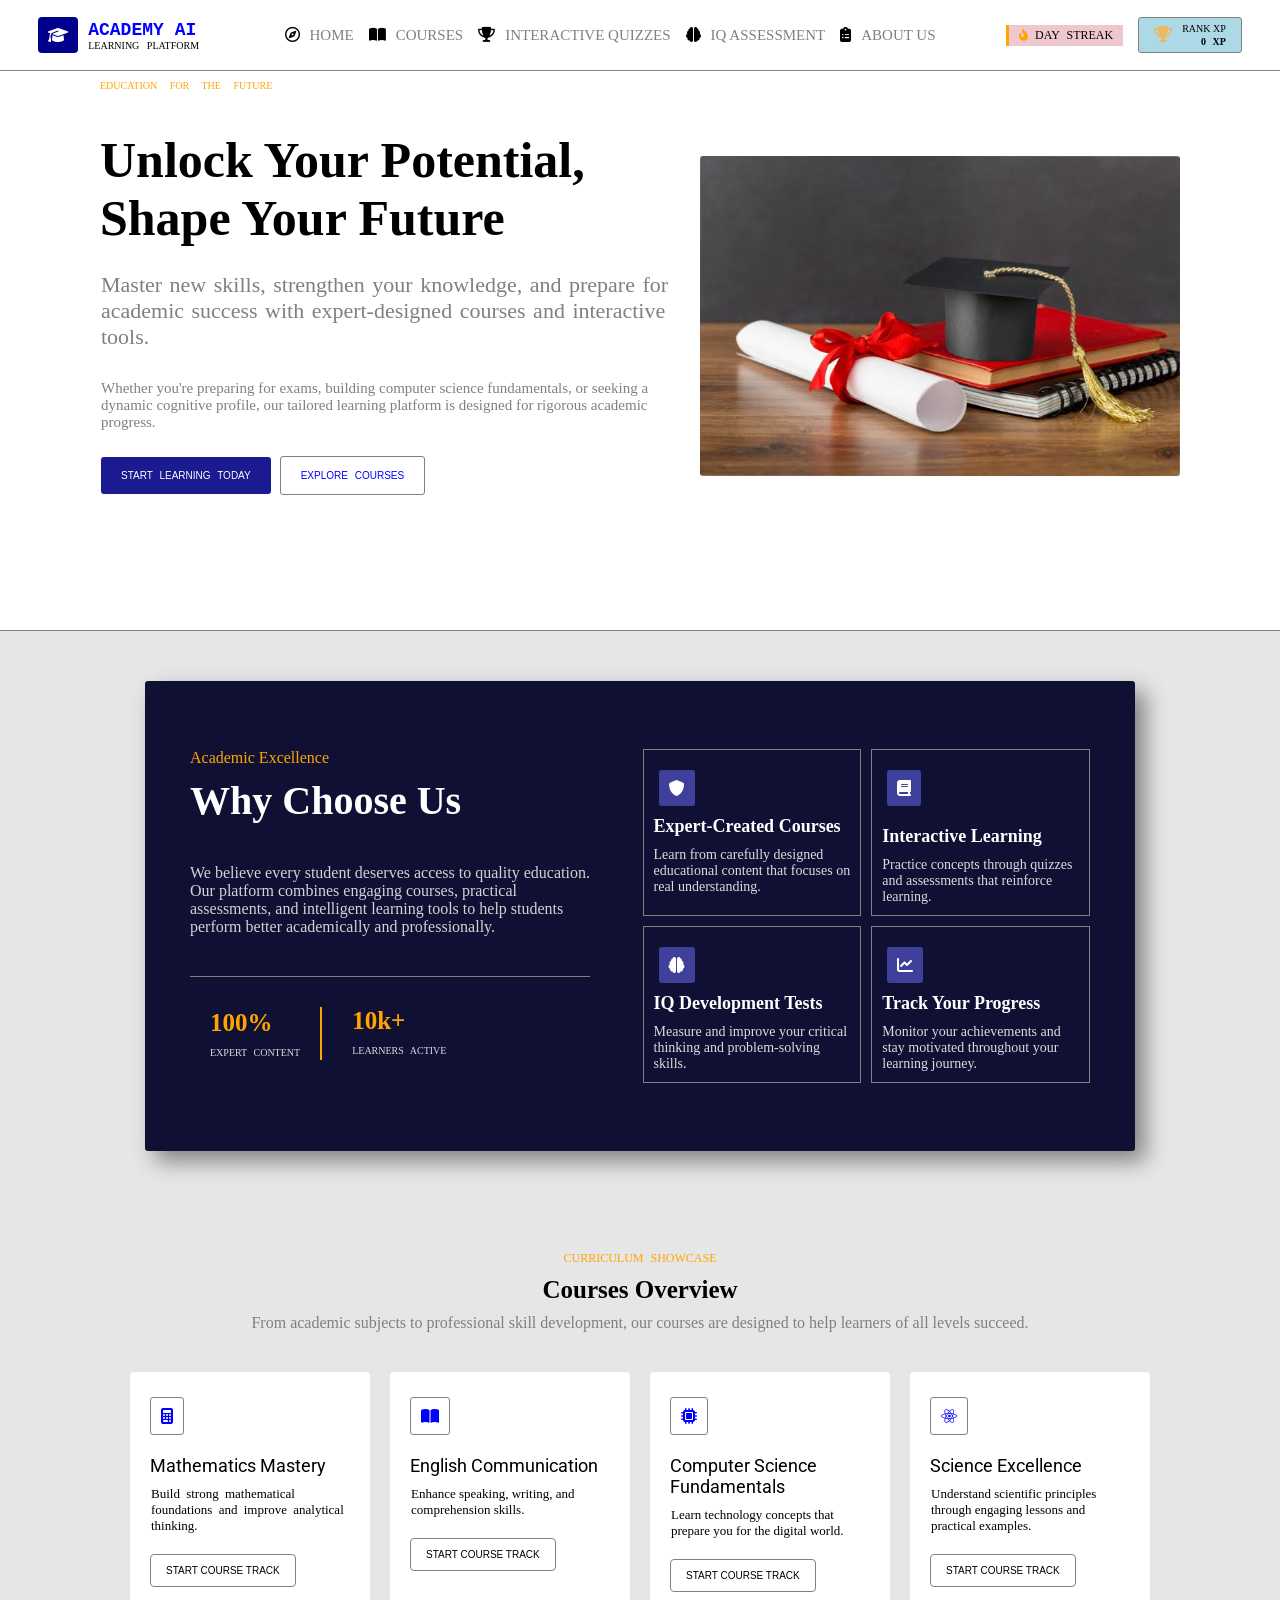
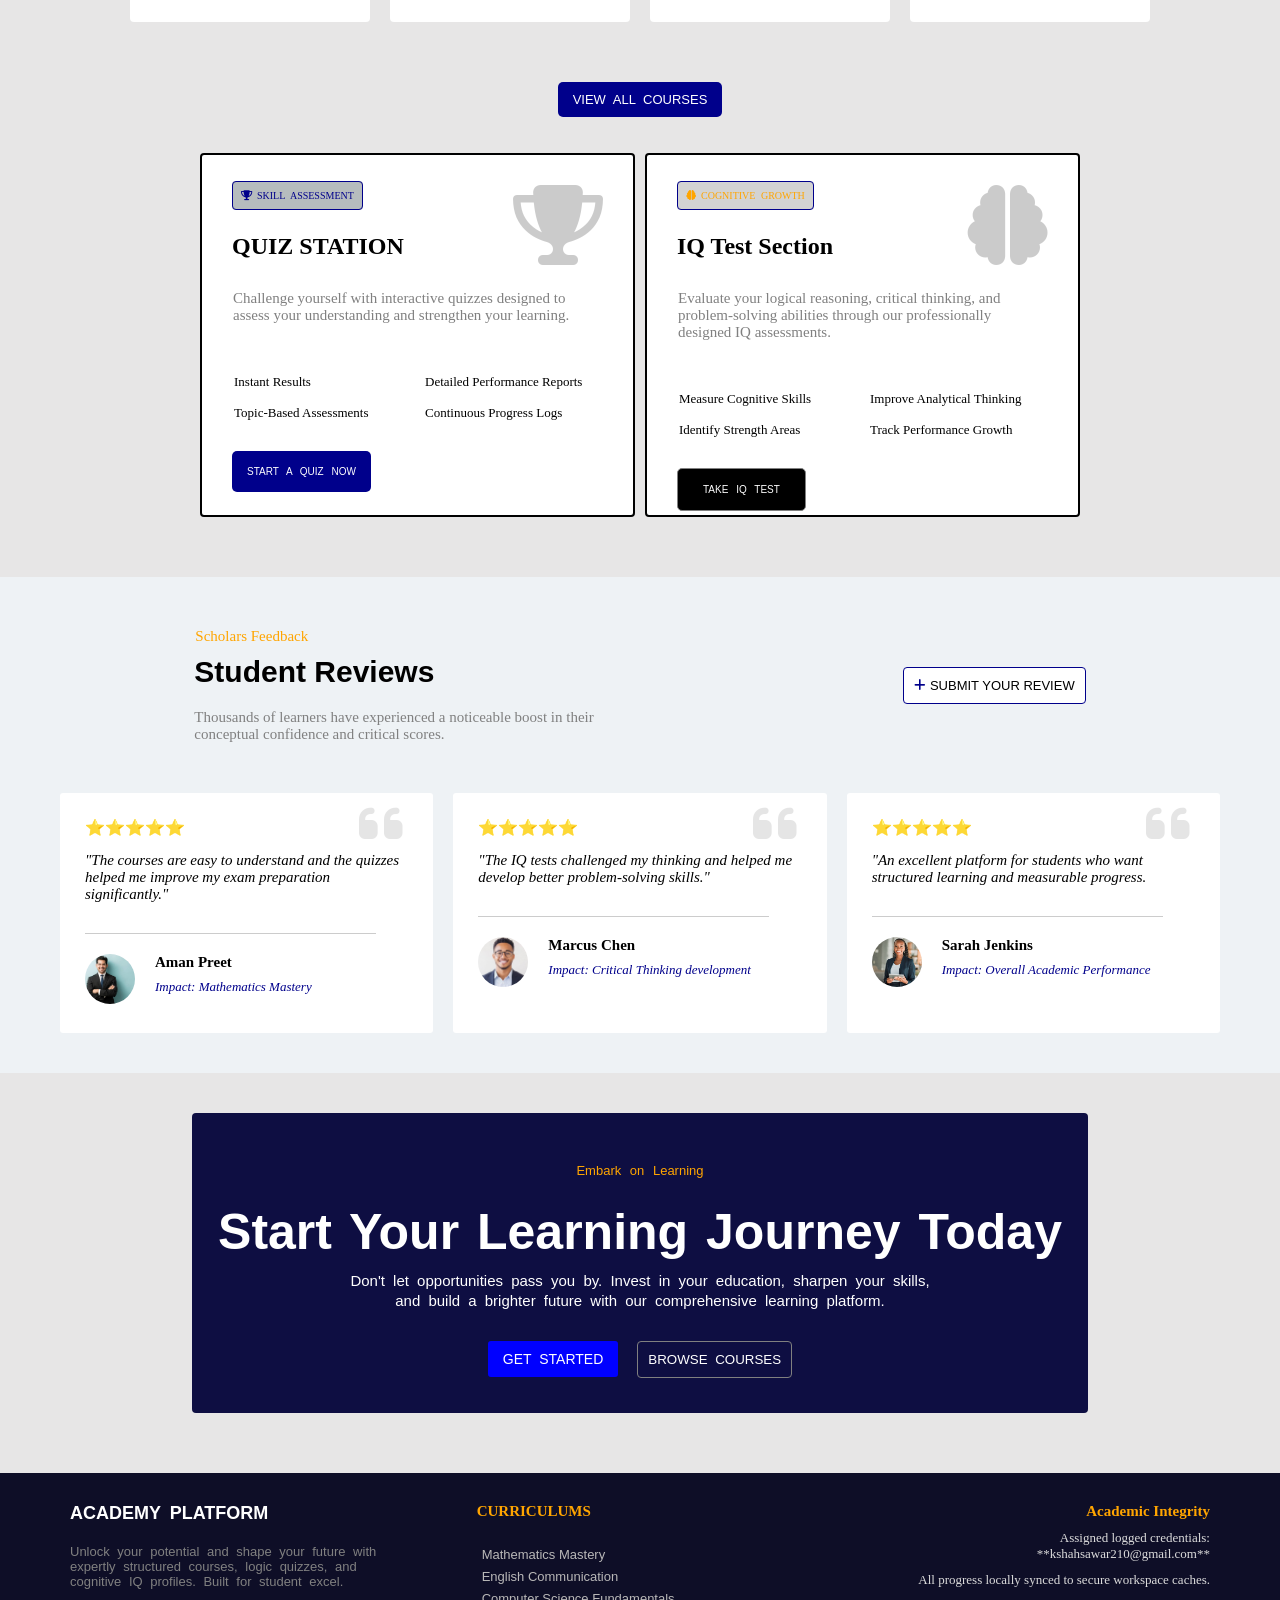
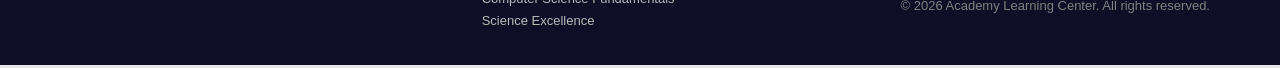
==== commit 63e53692: "add some new features" ====
--- a/index.html
+++ b/index.html
@@ -14,7 +14,6 @@
         <link rel="stylesheet" href="path/to/font-awesome/css/font-awesome.min.css">
           <link rel="stylesheet" href="https://cloudflare.com">
 <link rel="stylesheet" href="https://cdnjs.cloudflare.com/ajax/libs/font-awesome/6.5.1/css/all.min.css">
-
 </head>
 
 <body>
@@ -29,12 +28,12 @@
                 </div>
             </div>
             <div class="links">
-                <ul>
-                    <li><i class="fa-regular fa-compass"></i><a href="">HOME</a></li>
-                    <li><i class="fa-solid fa-book-open"></i><a href="/FirstProject/Courses.html">COURSES</a></li>
-                    <li><i class="fa-solid fa-trophy"></i><a href="/FirstProject/Quizzes.html">INTERACTIVE QUIZZES</a></li>
-                    <li><i class="fa-solid fa-brain"></i><a href="/FirstProject/IQ.html">IQ ASSESSMENT</a></li>
-                    <li><i class="fa-solid fa-clipboard-list"></i><a href="/FirstProject/About.html">ABOUT US</a></li>
+                <ul class="heading_list">
+                    <li class="" ><i class="fa-regular fa-compass "></i><a href="/index.html">HOME</a></li>
+                    <li class=""><i class="fa-solid fa-book-open"></i><a href="/Courses.html">COURSES</a></li>
+                    <li><i class="fa-solid fa-trophy"></i><a href="/Quizzes.html">INTERACTIVE QUIZZES</a></li>
+                    <li><i class="fa-solid fa-brain"></i><a href="/IQ.html">IQ ASSESSMENT</a></li>
+                    <li><i class="fa-solid fa-clipboard-list"></i><a href="/About.html">ABOUT US</a></li>
                 </ul>
             </div>
             <div class="rank">
@@ -59,12 +58,12 @@
 
     <div class="Mobile_menu">
         <div class="Mobile_menu_links">
-                <ul>
-                    <li><i class="fa-regular fa-compass"></i><a href="/FirstProject/index.html">HOME</a></li>
-                    <li><i class="fa-solid fa-book-open"></i><a href="/FirstProject/Courses.html">COURSES</a></li>
-                    <li><i class="fa-solid fa-trophy"></i><a href="/FirstProject/Quizzes.html">INTERACTIVE QUIZZES</a></li>
-                    <li><i class="fa-solid fa-brain"></i><a href="/FirstProject/IQ.html">IQ ASSESSMENT</a></li>
-                    <li><i class="fa-solid fa-clipboard-list"></i><a href="/FirstProject/About.html">ABOUT US</a></li>
+                <ul class="heading_list">
+                    <li><i class="fa-regular fa-compass"></i><a href="/index.html">HOME</a></li>
+                    <li><i class="fa-solid fa-book-open"></i><a href="/Courses.html">COURSES</a></li>
+                    <li><i class="fa-solid fa-trophy"></i><a href="/Quizzes.html">INTERACTIVE QUIZZES</a></li>
+                    <li><i class="fa-solid fa-brain"></i><a href="/IQ.html">IQ ASSESSMENT</a></li>
+                    <li><i class="fa-solid fa-clipboard-list"></i><a href="/About.html">ABOUT US</a></li>
                 </ul>
             </div>
             <div class="Mobile_menu_rank">
@@ -93,8 +92,8 @@
                     seeking a dynamic cognitive profile, our tailored learning platform is designed for rigorous
                     academic progress.</p>
                 <div class="btn">
-                    <button class="first_btn">START LEARNING TODAY </button>
-                    <button class="second_btn">EXPLORE COURSES</button>
+                    <button class="first_btn"> <a href="/Courses.html">START LEARNING TODAY</a> </button>
+                    <button class="second_btn"><a href="/Courses.html">EXPLORE COURSES</a></button>
                 </div>
             </div>
             <div class="img_section">
--- a/index.css
+++ b/index.css
@@ -63,10 +63,7 @@
     margin-right: 10px;
     size: 15px;
 }
-  .active{
-    color:blue;
-    background-color: gray;
-}
+ 
 .rank{
     display: flex;
     align-items: center;
@@ -250,6 +247,10 @@
   border-radius: 3px;
   cursor: pointer;
 }
+.first_btn a{
+    color: white;
+    text-decoration: none;
+}
 .btn .first_btn:hover{
     background-color: rgb(37, 37, 75);
       transition: background-color 0.3s ease;
@@ -266,6 +267,10 @@
   margin-left: 5px;
   cursor: pointer;
 }
+.second_btn a{
+    color: blue;
+    text-decoration: none;
+}
 .btn .second_btn:hover{
     background-color: rgb(159, 206, 223);
 }
@@ -494,7 +499,7 @@
 }
 .courses_cards button{
   padding: 10px 15px;
-  background-color: rgb(186, 187, 189);
+  background-color: white;
   border:1px solid gray;
   font-size: 10px;
   margin-top: 10px;
@@ -1308,9 +1313,7 @@
     border-radius: 3px;
     cursor: pointer;
 }
-.active{
-    color: blue;
-}
+
 .filter_line{
     text-align: center;
     width: 90%;
@@ -1341,6 +1344,7 @@
     border-radius: 5px;  
     animation: filter_cards_animation 1s linear;
 }
+
 @keyframes filter_cards_animation {
     0%{
         transform: translateY(10%);
@@ -1351,6 +1355,7 @@
         opacity: 100;
     }
 }
+
 .filter_inner_cards span{
     font-size: 13px;
     color: gray;
@@ -1691,6 +1696,10 @@
     border-radius: 3px;
     cursor: pointer;
     width: 100%;
+}
+.subheading-text{
+    font-weight: bold;
+    font-size: 15px;
 }
 .duration{
     display: block;
@@ -2419,4 +2428,277 @@
     margin: 20px 40px;
     width: 80%;
 }
+}
+
+
+
+@media (min-width:547px) and (max-width:768px) {
+    .header_content{
+        justify-content: space-between;
+        padding: 0px 20px;
+    }
+
+    .links , .rank{
+        display: none;
+    }
+    .menu{
+        display: block;
+    }
+    .hero{
+        height: auto;
+        padding: 0;
+    }
+    .hero  .main_section{
+        display: flex;
+        flex-direction: column;
+        gap: 5px;
+        align-items: start;
+        width: 80%;
+        height: 1000px;
+        margin: 1px 50px;
+    }
+    .content_section{
+        max-width: 100%;
+    }
+    .content_section h1{
+      font-size: 25px;
+    }
+    .second_btn{
+        margin-top: 10px;
+    }
+    .img_section{
+        margin-top: 0px;
+    }
+    .why_choose{
+        padding: 15px 15px;
+        height: auto;
+        overflow: hidden;
+    }
+    .why_choose .why_choose_main_content{
+        height: auto;
+        display: flex;
+        flex-direction: column;
+        width: 90%;
+    }
+    .why_choose_content{
+        grid-template-columns: 1fr;
+    }
+    .why_choose_content .second_section{
+         margin-top: 10px;
+        grid-template-columns: 1fr;
+    }
+    .why_choose_content .first_section h1{
+        font-size: 30px;
+    }
+    #courses_second_para{
+        padding: 0px 20px;
+    }
+    .courses_overview .courses_main_content{
+        height: auto;
+    }
+    .courses_overview .courses_main_content .courses_cards{
+        grid-template-columns: 1fr 1fr;
+        
+    }
+    .IQ_section{
+        width: 90%;
+        margin-top: 50px;
+    }
+.IQ_main_section{
+    flex-direction: row;
+ margin: 0 10px;
+ margin-top: 20px;
+}
+.IQ_main_section .IQ_first_section{
+    width: 360px;
+    /* margin-top: 50px; */
+    height: auto;
+}
+.IQ_main_section .IQ_second_section{
+    width: 360px;
+    /* margin-top: 10px; */
+    height: auto;
+}
+.review_section .review_main_section{
+    flex-direction: column;
+}
+.review_first_section{
+    flex-direction: column;
+}
+.review_second_section{
+    grid-template-columns: 1fr;
+    margin: 10px 0px;
+}
+.review_section .review_main_section{
+    align-items: start;
+}
+
+.review_second_section .review_first_card, .review_second_card, .review_third_card{
+    width: 90%;
+}
+.learning_section{
+    margin-top: 10px;
+}
+.learning_main_content{
+    height: auto;
+    width: 90% ;
+    margin: 5px 10px;
+    padding: 10px 10px;
+}
+.learning_main_content h2{
+    font-size: 20px;
+}
+.learning_main_content p{
+    font-size: 13px;
+}
+.learning_main_content #learning_first_button{
+
+  font-size: 10px;
+}
+.learning_main_content #learning_second_button{
+
+    font-size: 10px;
+}
+.footer{
+    grid-template-columns: 1fr;
+}
+.footer_third_section h2{
+    text-align: start;
+}
+.footer_third_section span{
+    text-align: start;
+}
+.footer_third_section p{
+    text-align: start;
+}
+.courses_filter_main_section .filter_list ul{
+    margin: 0 10px;
+    flex-wrap: wrap;
+    gap: 10px;
+}
+.filter_cards{
+    margin: 0px 10px;
+}
+.subcourses_section{
+    margin: 10px 30px;
+}
+.subcourses_second_section{
+    padding: 0;
+    grid-template-columns: 1fr ;
+    width: 100%;
+    gap: 2px;
+}
+.subheading-item{
+    width: 100%;
+}
+.lesson_content{
+    margin-top: 20px;
+    padding: 20px 20px;
+}
+.subcourses_first_section {
+    display: flex;
+    justify-content: space-around;
+    gap: 10px;
+    width: 100%;
+}
+.subcourses_first_section button{
+    padding: 5px 10px;
+    background-color: white;
+    border: 1px solid gray;
+    border-radius: 2px;
+}
+.subcourses_first_section button a{
+    text-decoration: none;
+   color: black;
+   word-spacing: 2px;
+}
+.filter_content{
+    grid-template-columns: 1fr 1fr;
+}
+.about_courses_section{
+    margin: 20px 10px;
+}
+.about_courses_content_section{
+    flex-direction: column;
+}
+.courses_first_section h2{
+    font-size: 22px;
+}
+.course_second_section {
+    width: 90%;
+}
+.course_second_section ul{
+    gap: 20px;
+    }
+    .student_section{
+        margin: 40px 10px;
+    }
+.student_second_section{
+    grid-template-columns: 1fr 1fr;
+    width: 100%;
+}
+
+.quiz_first_section p{
+  padding: 0 10px;
+}
+.quiz_cards{
+    grid-template-columns: 1fr;
+    padding: 0px 10px;
+}
+.IQ_assessment_second_section{
+    width: 80%;
+    margin: 10px auto;
+}
+.IQ_assessment_second_section h2{
+   font-size: 15px;
+}
+.IQ_assessment_first_section h2{
+    font-size: 22px;
+}
+.IQ_assessment_first_section p{
+    font-size: 16px;
+    padding: 0px 10px;
+}
+.IQ_inner_div{
+    grid-template-columns: 1fr;
+}
+.IQ_inner_div h2{
+    font-size: 16px;
+}
+.about_hero_section h2{
+  font-size: 22px;
+}
+.about_hero_section #heading_span{
+    font-size: 22px;
+}
+.about_hero_section  p{
+    font-size: 15px;
+}
+.vision_section{
+    flex-direction: row;
+    margin: 0px 10px;
+}
+.vision_first_section{
+    width: 300px;
+    padding: 25px 25px;
+}
+.vision_second_section{
+    width: 300px;
+    padding: 25px 25px;
+}
+.success{
+    margin: 20px 10px;
+}
+.success_section{
+    flex-direction: column;
+    margin: 0px 10px;
+}
+.subcourses_section{
+    margin-top: 15%;
+}
+
+.filter_line{
+    margin: 20px 40px;
+    width: 80%;
+}
 }
